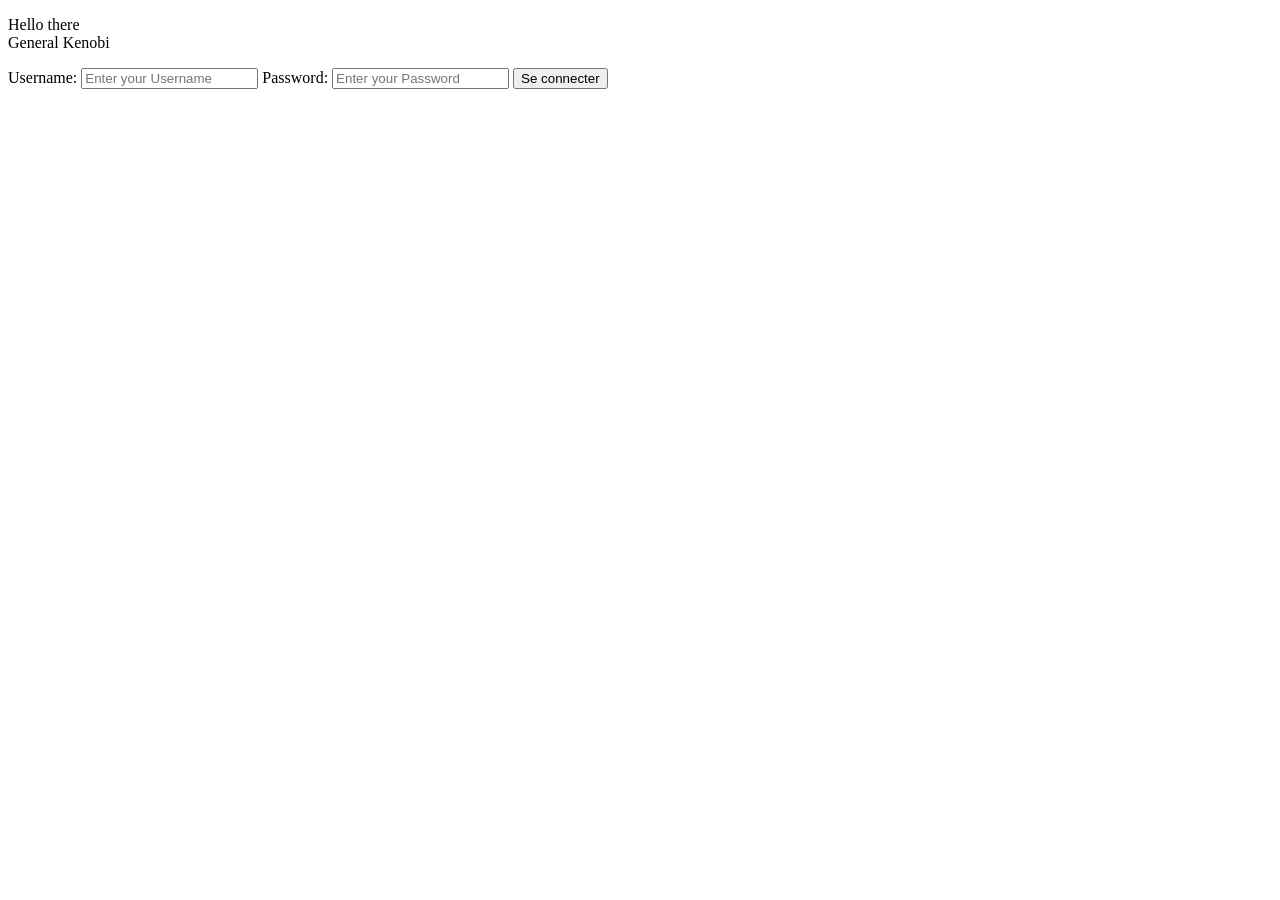
==== docs/index.html @ 779f802c "github page" ====
<!DOCTYPE html>
<html lang="en">

<head>
    <meta charset="UTF-8">
    <meta name="viewport" content="width=device-width, initial-scale=1.0">
    <title>Host Dashboard</title>
    <script src="javascript/config.js" defer></script>
    <script src="javascript/api.js" defer></script>
    <script src="javascript/page.js" defer></script>
    <script src="javascript/storage.js" defer></script>
    <script src="javascript/handle.js" defer></script>
    <script src="javascript/app.js" defer></script>
</head>

<body>
    <p>Hello there<br>General Kenobi</p>
    <div id="root">
    </div>
</body>

</html>
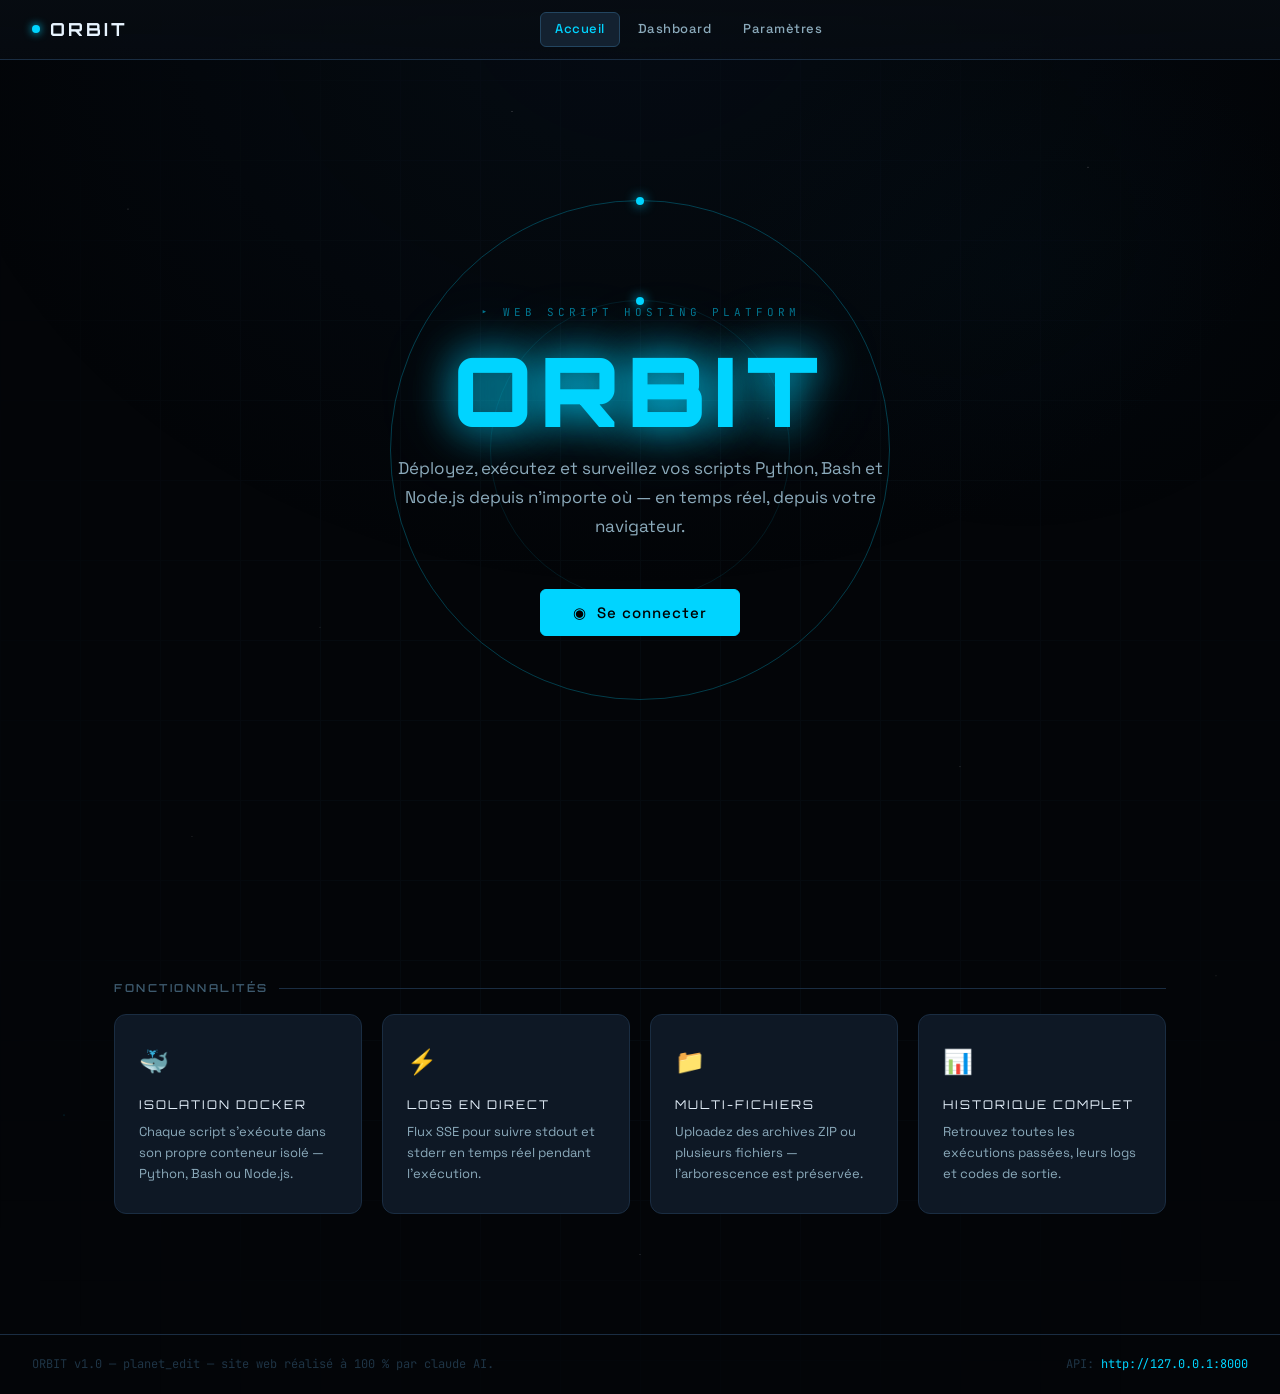
==== commit 7f16addd: "update website" ====
--- a/docs/index.html
+++ b/docs/index.html
@@ -1,22 +1,261 @@
 <!DOCTYPE html>
-<html lang="en">
-
+<html lang="fr">
 <head>
-    <meta charset="UTF-8">
-    <meta name="viewport" content="width=device-width, initial-scale=1.0">
-    <title>Host Dashboard</title>
-    <script src="javascript/config.js" defer></script>
-    <script src="javascript/api.js" defer></script>
-    <script src="javascript/page.js" defer></script>
-    <script src="javascript/storage.js" defer></script>
-    <script src="javascript/handle.js" defer></script>
-    <script src="javascript/app.js" defer></script>
+  <meta charset="UTF-8" />
+  <meta name="viewport" content="width=device-width, initial-scale=1.0" />
+  <title>ORBIT — Web Script Hosting</title>
+  <link rel="stylesheet" href="css/style.css" />
+  <style>
+    /* ── Hero ─────────────────────────────────────────────── */
+    .hero {
+      min-height: 100vh;
+      display: flex; flex-direction: column; align-items: center; justify-content: center;
+      text-align: center;
+      padding: 120px 24px 80px;
+      position: relative;
+    }
+
+    .hero-eyebrow {
+      font-family: var(--font-mono);
+      font-size: 11px;
+      letter-spacing: 4px;
+      text-transform: uppercase;
+      color: var(--accent-dim);
+      margin-bottom: 20px;
+      animation: fadeInDown .6s ease both;
+    }
+
+    .hero-title {
+      font-family: var(--font-display);
+      font-size: clamp(52px, 10vw, 96px);
+      font-weight: 900;
+      color: var(--text-bright);
+      letter-spacing: 8px;
+      line-height: 1;
+      margin-bottom: 16px;
+      animation: fadeInDown .7s .1s ease both;
+      position: relative;
+    }
+
+    .hero-title .glow-text {
+      color: var(--accent);
+      text-shadow: 0 0 40px var(--accent), 0 0 80px var(--accent-glow);
+    }
+
+    .hero-subtitle {
+      font-size: 17px;
+      color: var(--text-main);
+      max-width: 520px;
+      margin-bottom: 48px;
+      line-height: 1.7;
+      animation: fadeInDown .8s .2s ease both;
+    }
+
+    .hero-actions {
+      display: flex; gap: 16px; flex-wrap: wrap; justify-content: center;
+      animation: fadeInDown .9s .3s ease both;
+    }
+
+    /* ── Grid déco (lignes de grille) ────────────────────── */
+    .grid-overlay {
+      position: fixed; inset: 0; z-index: 0;
+      background-image:
+        linear-gradient(var(--text-faint) 1px, transparent 1px),
+        linear-gradient(90deg, var(--text-faint) 1px, transparent 1px);
+      background-size: 80px 80px;
+      opacity: .12;
+      mask-image: radial-gradient(ellipse 80% 80% at 50% 50%, black 30%, transparent 80%);
+      pointer-events: none;
+    }
+
+    /* Cercle décoratif central */
+    .orbit-ring {
+      position: absolute;
+      width: 500px; height: 500px;
+      border: 1px solid var(--accent-glow);
+      border-radius: 50%;
+      top: 50%; left: 50%;
+      transform: translate(-50%, -50%);
+      pointer-events: none;
+      animation: spin 20s linear infinite;
+      z-index: 0;
+    }
+    .orbit-ring::before {
+      content: '';
+      position: absolute;
+      width: 8px; height: 8px;
+      background: var(--accent);
+      border-radius: 50%;
+      box-shadow: 0 0 12px var(--accent);
+      top: -4px; left: 50%;
+      transform: translateX(-50%);
+    }
+    .orbit-ring-2 {
+      width: 300px; height: 300px;
+      animation: spin 12s linear infinite reverse;
+      border-color: #00d4ff1a;
+    }
+
+    /* ── Features ─────────────────────────────────────────── */
+    .features {
+      position: relative; z-index: 1;
+      padding: 80px 0 120px;
+    }
+
+    .features-grid {
+      display: grid;
+      grid-template-columns: repeat(auto-fit, minmax(240px, 1fr));
+      gap: 20px;
+    }
+
+    .feature-card {
+      background: var(--bg-card);
+      border: 1px solid var(--border);
+      border-radius: var(--radius-lg);
+      padding: 28px 24px;
+      transition: border-color var(--transition), transform var(--transition);
+    }
+    .feature-card:hover {
+      border-color: var(--accent-dim);
+      transform: translateY(-3px);
+    }
+
+    .feature-icon {
+      font-size: 24px;
+      margin-bottom: 14px;
+      display: block;
+    }
+
+    .feature-title {
+      font-family: var(--font-display);
+      font-size: 12px;
+      letter-spacing: 2px;
+      text-transform: uppercase;
+      color: var(--text-bright);
+      margin-bottom: 8px;
+    }
+
+    .feature-desc {
+      font-size: 13px;
+      color: var(--text-main);
+      line-height: 1.6;
+    }
+
+    /* ── Footer ───────────────────────────────────────────── */
+    footer {
+      position: relative; z-index: 1;
+      border-top: 1px solid var(--border);
+      padding: 20px 32px;
+      display: flex; align-items: center; justify-content: space-between;
+      color: var(--text-faint);
+      font-size: 12px;
+      font-family: var(--font-mono);
+    }
+
+    /* ── Nav CTA ──────────────────────────────────────────── */
+    .nav-status {
+      display: flex; align-items: center; gap: 8px;
+      font-size: 12px;
+      font-family: var(--font-mono);
+      color: var(--text-dim);
+    }
+  </style>
 </head>
-
 <body>
-    <p>Hello there<br>General Kenobi</p>
-    <div id="root">
-    </div>
+  <div class="starfield"></div>
+  <div class="grid-overlay"></div>
+
+  <!-- Navbar -->
+  <nav>
+    <div class="nav-brand">
+      <span class="brand-dot"></span>
+      ORBIT
+    </div>
+    <ul class="nav-links">
+      <li><a href="#" class="active">Accueil</a></li>
+      <li><a href="dashboard">Dashboard</a></li>
+      <li><a href="settings">Paramètres</a></li>
+    </ul>
+    <div class="nav-actions" id="nav-actions">
+      <!-- Injecté par JS -->
+    </div>
+  </nav>
+
+  <!-- Hero -->
+  <section class="hero">
+    <div class="orbit-ring"></div>
+    <div class="orbit-ring orbit-ring-2"></div>
+
+    <p class="hero-eyebrow">▸ Web Script Hosting Platform</p>
+    <h1 class="hero-title"><span class="glow-text">ORBIT</span></h1>
+    <p class="hero-subtitle">
+      Déployez, exécutez et surveillez vos scripts Python, Bash et Node.js
+      depuis n'importe où — en temps réel, depuis votre navigateur.
+    </p>
+    <div class="hero-actions">
+      <button class="btn btn-primary btn-lg" onclick="Utils.go('login')" id="btn-login">
+        ◉ &nbsp;Se connecter
+      </button>
+      <button class="btn btn-ghost btn-lg" onclick="Utils.go('dashboard')" id="btn-dash">
+        ▸ &nbsp;Mon espace
+      </button>
+    </div>
+  </section>
+
+  <!-- Features -->
+  <section class="features">
+    <div class="container">
+      <p class="section-title">Fonctionnalités</p>
+      <div class="features-grid">
+        <div class="feature-card">
+          <span class="feature-icon">🐳</span>
+          <div class="feature-title">Isolation Docker</div>
+          <p class="feature-desc">Chaque script s'exécute dans son propre conteneur isolé — Python, Bash ou Node.js.</p>
+        </div>
+        <div class="feature-card">
+          <span class="feature-icon">⚡</span>
+          <div class="feature-title">Logs en direct</div>
+          <p class="feature-desc">Flux SSE pour suivre stdout et stderr en temps réel pendant l'exécution.</p>
+        </div>
+        <div class="feature-card">
+          <span class="feature-icon">📁</span>
+          <div class="feature-title">Multi-fichiers</div>
+          <p class="feature-desc">Uploadez des archives ZIP ou plusieurs fichiers — l'arborescence est préservée.</p>
+        </div>
+        <div class="feature-card">
+          <span class="feature-icon">📊</span>
+          <div class="feature-title">Historique complet</div>
+          <p class="feature-desc">Retrouvez toutes les exécutions passées, leurs logs et codes de sortie.</p>
+        </div>
+      </div>
+    </div>
+  </section>
+
+  <!-- Footer -->
+  <footer>
+    <span>ORBIT v1.0 — planet_edit — site web réalisé à 100 % par claude AI.</span>
+    <span>API: <span id="api-url-display" style="color:var(--accent)"></span></span>
+  </footer>
+
+  <script src="js/config.js"></script>
+  <script src="js/utils.js"></script>
+  <script>
+    // Afficher l'URL de l'API dans le footer
+    document.getElementById("api-url-display").textContent = CONFIG.API_URL;
+
+    // Adapter la navbar selon l'état de connexion
+    const navActions = document.getElementById("nav-actions");
+    if (Utils.isLoggedIn()) {
+      navActions.innerHTML = `
+        <span style="color:var(--text-dim);font-size:13px;margin-right:6px">
+          Bonjour, <strong style="color:var(--accent)">${Utils.getUsername()}</strong>
+        </span>
+        <button class="btn btn-ghost btn-sm" onclick="Utils.go('dashboard')">Dashboard</button>
+      `;
+      document.getElementById("btn-login").style.display = "none";
+    } else {
+      document.getElementById("btn-dash").style.display = "none";
+    }
+  </script>
 </body>
-
-</html>+</html>
--- a/docs/css/style.css
+++ b/docs/css/style.css
@@ -0,0 +1,615 @@
+/* ============================================================
+   ORBIT — Global Stylesheet
+   Thème : dark space / terminal / retro-futuriste
+   ============================================================ */
+
+@import url('https://fonts.googleapis.com/css2?family=Orbitron:wght@400;600;700;900&family=JetBrains+Mono:wght@300;400;500&family=Space+Grotesk:wght@300;400;500;600&display=swap');
+
+/* ── Variables ────────────────────────────────────────────── */
+:root {
+  --bg-void:    #030508;
+  --bg-deep:    #070c12;
+  --bg-panel:   #0a1118;
+  --bg-card:    #0e1825;
+  --bg-hover:   #132130;
+  --border:     #1a2d42;
+  --border-lit: #234560;
+
+  --accent:       #00d4ff;
+  --accent-glow:  #00d4ff33;
+  --accent-dim:   #00d4ff88;
+  --accent2:      #0088cc;
+
+  --text-bright:  #e8f4ff;
+  --text-main:    #8baabb;
+  --text-dim:     #3d5a6e;
+  --text-faint:   #1e3445;
+
+  --green:   #00ff88;
+  --red:     #ff3355;
+  --orange:  #ff8800;
+  --yellow:  #ffcc00;
+
+  --font-display: 'Orbitron', monospace;
+  --font-mono:    'JetBrains Mono', monospace;
+  --font-body:    'Space Grotesk', sans-serif;
+
+  --radius:    6px;
+  --radius-lg: 12px;
+  --nav-h:     60px;
+  --transition: 200ms cubic-bezier(.4,0,.2,1);
+}
+
+/* ── Reset ────────────────────────────────────────────────── */
+*, *::before, *::after { box-sizing: border-box; margin: 0; padding: 0; }
+
+html { scroll-behavior: smooth; }
+
+body {
+  background: var(--bg-void);
+  color: var(--text-main);
+  font-family: var(--font-body);
+  font-size: 14px;
+  line-height: 1.6;
+  min-height: 100vh;
+  overflow-x: hidden;
+}
+
+a { color: var(--accent); text-decoration: none; }
+a:hover { color: var(--text-bright); }
+
+/* ── Starfield background ─────────────────────────────────── */
+.starfield {
+  position: fixed; inset: 0; z-index: 0;
+  background:
+    radial-gradient(ellipse 80% 60% at 50% 0%, #0a1e3344 0%, transparent 70%),
+    radial-gradient(ellipse 40% 30% at 80% 20%, #001a2a22 0%, transparent 60%);
+  pointer-events: none;
+}
+
+.starfield::before {
+  content: '';
+  position: absolute; inset: 0;
+  background-image:
+    radial-gradient(1px 1px at 10% 15%, #ffffff33, transparent),
+    radial-gradient(1px 1px at 25% 45%, #ffffff22, transparent),
+    radial-gradient(1px 1px at 40% 8%, #ffffff44, transparent),
+    radial-gradient(1px 1px at 60% 30%, #ffffff22, transparent),
+    radial-gradient(1px 1px at 75% 55%, #ffffff33, transparent),
+    radial-gradient(1px 1px at 85% 12%, #ffffff44, transparent),
+    radial-gradient(1px 1px at 95% 70%, #ffffff22, transparent),
+    radial-gradient(1.5px 1.5px at 5% 80%, #00d4ff22, transparent),
+    radial-gradient(1px 1px at 50% 90%, #ffffff33, transparent),
+    radial-gradient(1px 1px at 15% 60%, #ffffff22, transparent),
+    radial-gradient(1px 1px at 33% 75%, #ffffff33, transparent),
+    radial-gradient(1px 1px at 70% 85%, #ffffff22, transparent);
+}
+
+/* ── Navbar ───────────────────────────────────────────────── */
+nav {
+  position: fixed; top: 0; left: 0; right: 0; z-index: 100;
+  height: var(--nav-h);
+  display: flex; align-items: center; justify-content: space-between;
+  padding: 0 32px;
+  background: linear-gradient(180deg, #070c12f0 0%, #070c12cc 100%);
+  border-bottom: 1px solid var(--border);
+  backdrop-filter: blur(12px);
+}
+
+.nav-brand {
+  display: flex; align-items: center; gap: 10px;
+  font-family: var(--font-display);
+  font-size: 18px;
+  font-weight: 700;
+  color: var(--text-bright);
+  letter-spacing: 3px;
+}
+
+.nav-brand .brand-dot {
+  width: 8px; height: 8px;
+  background: var(--accent);
+  border-radius: 50%;
+  box-shadow: 0 0 8px var(--accent);
+  animation: pulse-dot 2s ease-in-out infinite;
+}
+
+.nav-links {
+  display: flex; align-items: center; gap: 4px;
+  list-style: none;
+}
+
+.nav-links a {
+  display: flex; align-items: center; gap: 6px;
+  padding: 6px 14px;
+  border-radius: var(--radius);
+  color: var(--text-main);
+  font-size: 13px;
+  font-weight: 500;
+  letter-spacing: .5px;
+  transition: color var(--transition), background var(--transition);
+}
+
+.nav-links a:hover,
+.nav-links a.active {
+  color: var(--text-bright);
+  background: var(--bg-hover);
+}
+
+.nav-links a.active {
+  color: var(--accent);
+  border: 1px solid var(--border-lit);
+}
+
+.nav-actions { display: flex; gap: 10px; }
+
+/* ── Buttons ──────────────────────────────────────────────── */
+.btn {
+  display: inline-flex; align-items: center; gap: 8px;
+  padding: 9px 20px;
+  border-radius: var(--radius);
+  border: 1px solid transparent;
+  font-family: var(--font-body);
+  font-size: 13px;
+  font-weight: 500;
+  letter-spacing: .5px;
+  cursor: pointer;
+  transition: all var(--transition);
+  user-select: none;
+}
+
+.btn-primary {
+  background: var(--accent);
+  color: #000;
+  border-color: var(--accent);
+}
+.btn-primary:hover {
+  background: transparent;
+  color: var(--accent);
+  box-shadow: 0 0 20px var(--accent-glow);
+}
+
+.btn-ghost {
+  background: transparent;
+  color: var(--text-main);
+  border-color: var(--border);
+}
+.btn-ghost:hover {
+  color: var(--text-bright);
+  border-color: var(--border-lit);
+  background: var(--bg-hover);
+}
+
+.btn-danger {
+  background: transparent;
+  color: var(--red);
+  border-color: #ff335533;
+}
+.btn-danger:hover {
+  background: #ff335511;
+  border-color: var(--red);
+}
+
+.btn-success {
+  background: transparent;
+  color: var(--green);
+  border-color: #00ff8833;
+}
+.btn-success:hover {
+  background: #00ff8811;
+  border-color: var(--green);
+}
+
+.btn-sm { padding: 5px 12px; font-size: 12px; }
+.btn-lg { padding: 13px 32px; font-size: 15px; letter-spacing: 1px; }
+.btn:disabled { opacity: .4; cursor: not-allowed; }
+
+/* ── Cards / Panels ───────────────────────────────────────── */
+.card {
+  background: var(--bg-card);
+  border: 1px solid var(--border);
+  border-radius: var(--radius-lg);
+  padding: 24px;
+  transition: border-color var(--transition), box-shadow var(--transition);
+}
+.card:hover { border-color: var(--border-lit); }
+
+.panel {
+  background: var(--bg-panel);
+  border: 1px solid var(--border);
+  border-radius: var(--radius-lg);
+  padding: 20px;
+}
+
+/* ── Layout ───────────────────────────────────────────────── */
+.page {
+  position: relative; z-index: 1;
+  min-height: 100vh;
+  padding-top: var(--nav-h);
+}
+
+.container {
+  max-width: 1100px;
+  margin: 0 auto;
+  padding: 0 24px;
+}
+
+.container-wide {
+  max-width: 1400px;
+  margin: 0 auto;
+  padding: 0 24px;
+}
+
+/* ── Grid helpers ─────────────────────────────────────────── */
+.grid-2 { display: grid; grid-template-columns: repeat(2, 1fr); gap: 20px; }
+.grid-3 { display: grid; grid-template-columns: repeat(3, 1fr); gap: 20px; }
+.grid-auto { display: grid; grid-template-columns: repeat(auto-fill, minmax(260px, 1fr)); gap: 20px; }
+
+/* ── Status dots ──────────────────────────────────────────── */
+.dot {
+  display: inline-block;
+  width: 8px; height: 8px;
+  border-radius: 50%;
+  flex-shrink: 0;
+}
+.dot-running  { background: var(--green);  box-shadow: 0 0 6px var(--green);  animation: pulse-dot 1.2s ease-in-out infinite; }
+.dot-success  { background: var(--green);  }
+.dot-failed   { background: var(--red);    }
+.dot-pending  { background: var(--orange); animation: pulse-dot 2s ease-in-out infinite; }
+
+/* ── Badge ────────────────────────────────────────────────── */
+.badge {
+  display: inline-flex; align-items: center; gap: 5px;
+  padding: 2px 9px;
+  border-radius: 20px;
+  font-size: 11px;
+  font-weight: 600;
+  letter-spacing: .5px;
+  text-transform: uppercase;
+}
+.badge-running { background: #00ff8820; color: var(--green); border: 1px solid #00ff8844; }
+.badge-success { background: #00ff8815; color: #00cc66; border: 1px solid #00cc6633; }
+.badge-failed  { background: #ff335520; color: var(--red);   border: 1px solid #ff335544; }
+.badge-pending { background: #ff880020; color: var(--orange); border: 1px solid #ff880044; }
+.badge-python  { background: #3572a520; color: #4da6e8; border: 1px solid #3572a544; }
+.badge-bash    { background: #89e05020; color: #89e050; border: 1px solid #89e05044; }
+.badge-nodejs  { background: #68a06320; color: #68a063; border: 1px solid #68a06344; }
+
+/* ── Form elements ────────────────────────────────────────── */
+.form-group { display: flex; flex-direction: column; gap: 6px; }
+.form-label {
+  font-size: 12px;
+  font-weight: 600;
+  letter-spacing: .8px;
+  text-transform: uppercase;
+  color: var(--text-dim);
+}
+.form-input {
+  background: var(--bg-deep);
+  border: 1px solid var(--border);
+  border-radius: var(--radius);
+  color: var(--text-bright);
+  font-family: var(--font-body);
+  font-size: 14px;
+  padding: 10px 14px;
+  outline: none;
+  transition: border-color var(--transition), box-shadow var(--transition);
+  width: 100%;
+}
+.form-input:focus {
+  border-color: var(--accent-dim);
+  box-shadow: 0 0 0 3px var(--accent-glow);
+}
+.form-input::placeholder { color: var(--text-faint); }
+
+.form-range {
+  -webkit-appearance: none;
+  width: 100%; height: 4px;
+  background: var(--border);
+  border-radius: 2px; outline: none;
+  cursor: pointer;
+}
+.form-range::-webkit-slider-thumb {
+  -webkit-appearance: none;
+  width: 16px; height: 16px;
+  border-radius: 50%;
+  background: var(--accent);
+  box-shadow: 0 0 8px var(--accent-glow);
+  cursor: pointer;
+}
+
+.form-toggle {
+  position: relative;
+  display: inline-block;
+  width: 40px; height: 22px;
+}
+.form-toggle input { opacity: 0; width: 0; height: 0; }
+.toggle-slider {
+  position: absolute; inset: 0;
+  background: var(--border);
+  border-radius: 22px;
+  cursor: pointer;
+  transition: background var(--transition);
+}
+.toggle-slider::before {
+  content: '';
+  position: absolute;
+  width: 16px; height: 16px;
+  left: 3px; top: 3px;
+  background: var(--text-dim);
+  border-radius: 50%;
+  transition: transform var(--transition), background var(--transition);
+}
+.form-toggle input:checked + .toggle-slider { background: var(--accent-glow); border: 1px solid var(--accent-dim); }
+.form-toggle input:checked + .toggle-slider::before { transform: translateX(18px); background: var(--accent); }
+
+/* ── Terminal / Logs ──────────────────────────────────────── */
+.terminal {
+  background: #020508;
+  border: 1px solid var(--border);
+  border-radius: var(--radius-lg);
+  font-family: var(--font-mono);
+  font-size: 13px;
+  overflow: hidden;
+}
+
+.terminal-header {
+  display: flex; align-items: center; justify-content: space-between;
+  padding: 10px 16px;
+  background: var(--bg-panel);
+  border-bottom: 1px solid var(--border);
+}
+
+.terminal-dots { display: flex; gap: 6px; }
+.terminal-dots span {
+  width: 10px; height: 10px;
+  border-radius: 50%;
+}
+.terminal-dots .td-r { background: #ff3b30; }
+.terminal-dots .td-y { background: #ffcc00; }
+.terminal-dots .td-g { background: #28cd41; }
+
+.terminal-title {
+  font-family: var(--font-mono);
+  font-size: 11px;
+  color: var(--text-dim);
+  letter-spacing: 1px;
+}
+
+.terminal-body {
+  padding: 16px;
+  height: 320px;
+  overflow-y: auto;
+  scrollbar-width: thin;
+  scrollbar-color: var(--border) transparent;
+}
+
+.terminal-body::-webkit-scrollbar { width: 4px; }
+.terminal-body::-webkit-scrollbar-thumb { background: var(--border-lit); border-radius: 2px; }
+
+.log-line {
+  display: flex; gap: 10px;
+  line-height: 1.5;
+  padding: 1px 0;
+}
+.log-line .log-stream { color: var(--text-faint); flex-shrink: 0; }
+.log-line.stdout .log-content { color: var(--text-bright); }
+.log-line.stderr .log-content { color: var(--red); }
+.log-line .log-time { color: var(--text-faint); font-size: 11px; flex-shrink: 0; }
+
+.terminal-cursor {
+  display: inline-block;
+  width: 8px; height: 14px;
+  background: var(--accent);
+  animation: blink 1s step-end infinite;
+  vertical-align: middle;
+}
+
+/* ── File tree ────────────────────────────────────────────── */
+.tree { font-family: var(--font-mono); font-size: 13px; }
+.tree-item {
+  display: flex; align-items: center; gap: 8px;
+  padding: 5px 8px;
+  border-radius: var(--radius);
+  color: var(--text-main);
+  transition: background var(--transition), color var(--transition);
+}
+.tree-item:hover { background: var(--bg-hover); color: var(--text-bright); }
+.tree-item .tree-icon { color: var(--accent-dim); font-size: 12px; flex-shrink: 0; }
+.tree-item .tree-size { margin-left: auto; color: var(--text-faint); font-size: 11px; }
+
+/* ── Stat card ────────────────────────────────────────────── */
+.stat-card {
+  background: var(--bg-card);
+  border: 1px solid var(--border);
+  border-radius: var(--radius-lg);
+  padding: 20px;
+  display: flex; flex-direction: column; gap: 6px;
+}
+.stat-label {
+  font-size: 11px;
+  font-weight: 600;
+  letter-spacing: 1.5px;
+  text-transform: uppercase;
+  color: var(--text-dim);
+}
+.stat-value {
+  font-family: var(--font-display);
+  font-size: 28px;
+  font-weight: 700;
+  color: var(--text-bright);
+}
+.stat-sub { font-size: 12px; color: var(--text-dim); }
+
+/* ── Progress bar ─────────────────────────────────────────── */
+.progress {
+  width: 100%; height: 6px;
+  background: var(--border);
+  border-radius: 3px; overflow: hidden;
+}
+.progress-bar {
+  height: 100%;
+  border-radius: 3px;
+  background: linear-gradient(90deg, var(--accent2), var(--accent));
+  box-shadow: 0 0 8px var(--accent-glow);
+  transition: width .6s ease;
+}
+
+/* ── Section headings ─────────────────────────────────────── */
+.section-title {
+  font-family: var(--font-display);
+  font-size: 11px;
+  font-weight: 600;
+  letter-spacing: 2.5px;
+  text-transform: uppercase;
+  color: var(--text-dim);
+  margin-bottom: 16px;
+  display: flex; align-items: center; gap: 10px;
+}
+.section-title::after {
+  content: '';
+  flex: 1; height: 1px;
+  background: var(--border);
+}
+
+/* ── Toast notifications ──────────────────────────────────── */
+#toast-container {
+  position: fixed;
+  bottom: 24px; right: 24px;
+  z-index: 9999;
+  display: flex; flex-direction: column; gap: 8px;
+  pointer-events: none;
+}
+
+.toast {
+  display: flex; align-items: center; gap: 10px;
+  padding: 12px 18px;
+  background: var(--bg-panel);
+  border: 1px solid var(--border-lit);
+  border-radius: var(--radius);
+  box-shadow: 0 8px 32px #00000066;
+  font-size: 13px;
+  color: var(--text-bright);
+  pointer-events: all;
+  transform: translateX(110%);
+  transition: transform .35s cubic-bezier(.4,0,.2,1), opacity .35s;
+  opacity: 0;
+}
+.toast.show { transform: translateX(0); opacity: 1; }
+.toast-icon { font-size: 16px; }
+.toast-info    .toast-icon { color: var(--accent); }
+.toast-success .toast-icon { color: var(--green); }
+.toast-error   .toast-icon { color: var(--red); }
+.toast-warn    .toast-icon { color: var(--orange); }
+
+/* ── Loading / Spinner ────────────────────────────────────── */
+.spinner {
+  display: inline-block;
+  width: 18px; height: 18px;
+  border: 2px solid var(--border);
+  border-top-color: var(--accent);
+  border-radius: 50%;
+  animation: spin 700ms linear infinite;
+}
+
+.loading-overlay {
+  display: flex; align-items: center; justify-content: center;
+  padding: 40px;
+  color: var(--text-dim);
+  gap: 12px;
+}
+
+/* ── Divider ──────────────────────────────────────────────── */
+.divider {
+  height: 1px;
+  background: var(--border);
+  margin: 24px 0;
+}
+
+/* ── Empty state ──────────────────────────────────────────── */
+.empty-state {
+  display: flex; flex-direction: column; align-items: center;
+  padding: 60px 24px;
+  color: var(--text-dim);
+  gap: 12px;
+  text-align: center;
+}
+.empty-icon { font-size: 40px; color: var(--text-faint); }
+
+/* ── Modal ────────────────────────────────────────────────── */
+.modal-overlay {
+  position: fixed; inset: 0; z-index: 200;
+  background: #00000088;
+  backdrop-filter: blur(4px);
+  display: flex; align-items: center; justify-content: center;
+  animation: fadeIn .2s ease;
+}
+
+.modal {
+  background: var(--bg-panel);
+  border: 1px solid var(--border-lit);
+  border-radius: var(--radius-lg);
+  padding: 32px;
+  width: min(480px, 90vw);
+  box-shadow: 0 24px 80px #00000088;
+  animation: slideUp .25s cubic-bezier(.4,0,.2,1);
+}
+
+.modal-title {
+  font-family: var(--font-display);
+  font-size: 14px;
+  letter-spacing: 2px;
+  text-transform: uppercase;
+  color: var(--text-bright);
+  margin-bottom: 24px;
+}
+
+/* ── Scrollbar global ─────────────────────────────────────── */
+::-webkit-scrollbar { width: 6px; height: 6px; }
+::-webkit-scrollbar-track { background: transparent; }
+::-webkit-scrollbar-thumb { background: var(--border); border-radius: 3px; }
+::-webkit-scrollbar-thumb:hover { background: var(--border-lit); }
+scrollbar-width: thin;
+scrollbar-color: var(--border) transparent;
+
+/* ── Animations ───────────────────────────────────────────── */
+@keyframes pulse-dot {
+  0%, 100% { opacity: 1; transform: scale(1); }
+  50% { opacity: .6; transform: scale(.85); }
+}
+
+@keyframes spin {
+  to { transform: rotate(360deg); }
+}
+
+@keyframes blink {
+  0%, 100% { opacity: 1; }
+  50% { opacity: 0; }
+}
+
+@keyframes fadeIn {
+  from { opacity: 0; }
+  to   { opacity: 1; }
+}
+
+@keyframes slideUp {
+  from { opacity: 0; transform: translateY(16px); }
+  to   { opacity: 1; transform: translateY(0); }
+}
+
+@keyframes fadeInDown {
+  from { opacity: 0; transform: translateY(-8px); }
+  to   { opacity: 1; transform: translateY(0); }
+}
+
+/* ── Compact mode ─────────────────────────────────────────── */
+body.compact .card { padding: 14px; }
+body.compact .stat-value { font-size: 22px; }
+body.compact .section-title { margin-bottom: 10px; }
+
+/* ── Responsive ───────────────────────────────────────────── */
+@media (max-width: 768px) {
+  nav { padding: 0 16px; }
+  .nav-links { display: none; }
+  .container, .container-wide { padding: 0 16px; }
+  .grid-2, .grid-3 { grid-template-columns: 1fr; }
+}
